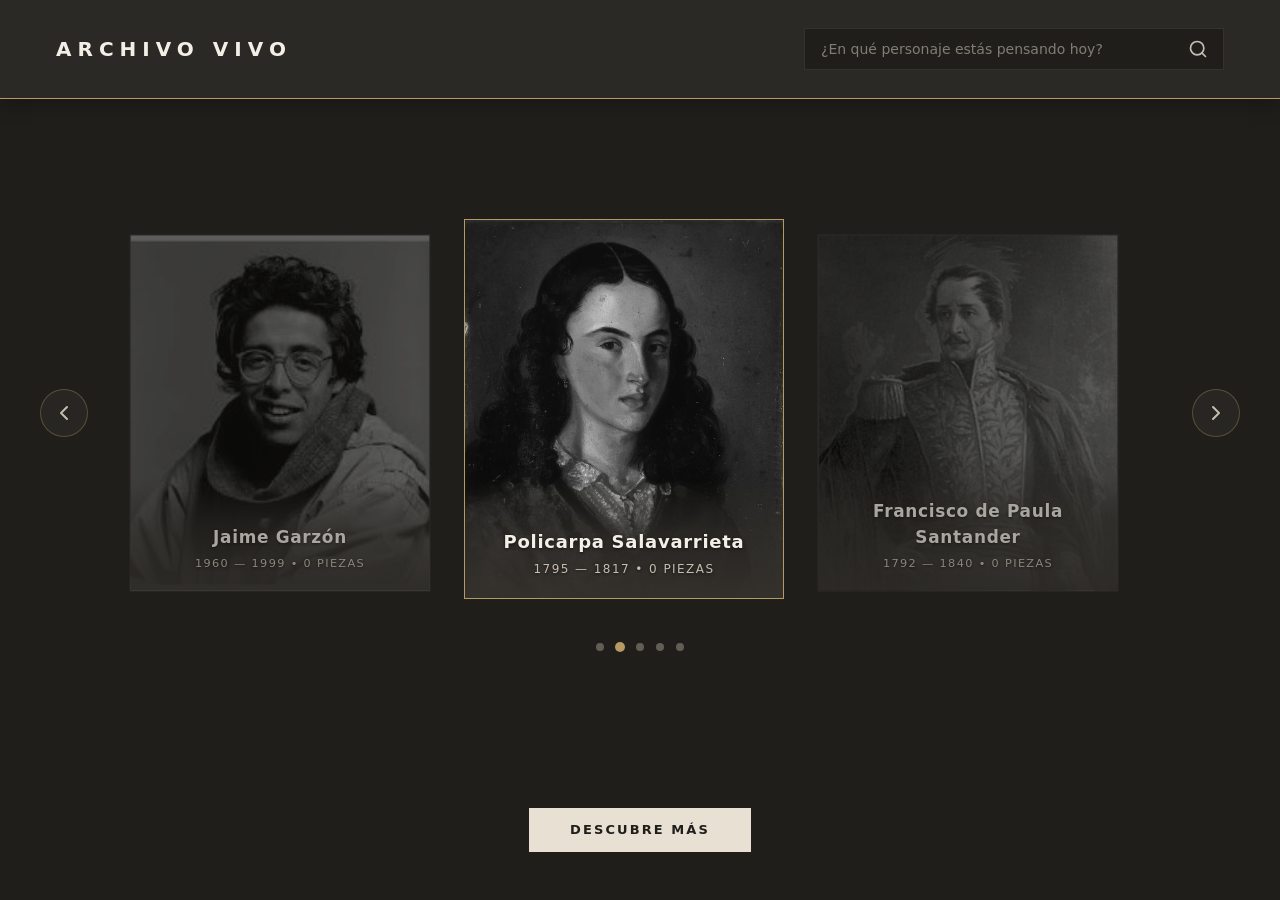
==== index.html @ 2fda8425 "Cargar trabajo previo Subir archivos ya creados" ====
<!DOCTYPE html>
<html lang="es">
<head>
  <meta charset="UTF-8">
  <meta name="viewport" content="width=device-width, initial-scale=1.0">
  <title>Archivo Vivo - Memoria Histórica</title>
  <!-- Estilos principales -->
  <link rel="stylesheet" href="css/style.css">
  <style>
    /* Separación y distribución segura entre bloques */
    * {
      box-sizing: border-box;
    }

    .header,
    .main-content,
    .footer {
      width: 100%;
      margin-bottom: 2rem;
    }

    .main-content {
      padding: 2rem 1rem;
    }

    .carousel {
      display: flex;
      align-items: center;
      gap: 1rem;
      width: 100%;
    }

    .carousel-track {
      display: flex;
      gap: 1.5rem;
      flex: 1;
      min-width: 0;
      overflow-x: auto;
      padding: 1rem;
      scroll-behavior: smooth;
    }

    .card {
      flex: 0 0 min(80vw, 320px);
      margin: 0;
    }

    .card-media {
      overflow: hidden;
    }

    .carousel-dots {
      display: flex;
      justify-content: center;
      gap: 0.75rem;
      margin: 1.5rem 0 2rem;
    }

    .footer {
      padding: 1rem;
      text-align: center;
    }

    @media (max-width: 600px) {
      .header {
        gap: 1rem;
        padding: 1rem;
      }

      .carousel {
        gap: 0.5rem;
      }

      .carousel-track {
        gap: 1rem;
        padding: 0.75rem;
      }
    }
  </style>
</head>
<body>

  <!-- Encabezado: Logo y Barra de Búsqueda -->
  <header class="header">
    <div class="logo">
      <h1>ARCHIVO VIVO</h1>
    </div>

    <form class="search-bar" role="search">
      <input 
        type="search" 
        class="search-input" 
        placeholder="¿En qué personaje estás pensando hoy?" 
        aria-label="Buscar personaje histórico"
      >
      <button type="submit" class="search-btn" aria-label="Buscar">
        <svg class="search-icon" xmlns="http://www.w3.org/2000/svg" viewBox="0 0 24 24" width="20" height="20" fill="none" stroke="currentColor" stroke-width="2" stroke-linecap="round" stroke-linejoin="round">
          <circle cx="11" cy="11" r="8"></circle>
          <line x1="21" y1="21" x2="16.65" y2="16.65"></line>
        </svg>
      </button>
    </form>
  </header>

  <!-- Contenido Principal: Carrusel de Personajes -->
  <main class="main-content">
    <section class="carousel-section" aria-label="Carrusel de Personajes Históricos">
      
      <!-- Contenedor del Carrusel -->
      <div class="carousel">
        <!-- Botón Navegación Izquierda -->
        <button class="carousel-btn prev-btn" aria-label="Personaje anterior">
          <svg xmlns="http://www.w3.org/2000/svg" viewBox="0 0 24 24" width="24" height="24" fill="none" stroke="currentColor" stroke-width="2" stroke-linecap="round" stroke-linejoin="round">
            <polyline points="15 18 9 12 15 6"></polyline>
          </svg>
        </button>

        <!-- Pista de Tarjetas -->
        <div class="carousel-track">
          
          <!-- Tarjeta 1: Jaime Garzón -->
          <article class="card">
            <div class="card-media">
              <img src="assets/img/jaime-garzon.jpg" alt="Retrato de Jaime Garzón" class="card-img">
              <div class="card-info">
                <h2 class="card-title">Jaime Garzón</h2>
                <p class="card-meta">1960 — 1999 • 0 PIEZAS</p>
              </div>
            </div>
          </article>

          <!-- Tarjeta 2: Policarpa Salavarrieta (Destacada / Activa) -->
          <article class="card active highlight">
            <div class="card-media">
              <img src="assets/img/policarpa.jpg" alt="Retrato de Policarpa Salavarrieta" class="card-img">
              <div class="card-info">
                <h2 class="card-title">Policarpa Salavarrieta</h2>
                <p class="card-meta">1795 — 1817 • 0 PIEZAS</p>
              </div>
            </div>
          </article>

          <!-- Tarjeta 3: Francisco de Paula Santander -->
          <article class="card">
            <div class="card-media">
              <img src="assets/img/santander.jpg" alt="Retrato de Francisco de Paula Santander" class="card-img">
              <div class="card-info">
                <h2 class="card-title">Francisco de Paula Santander</h2>
                <p class="card-meta">1792 — 1840 • 0 PIEZAS</p>
              </div>
            </div>
          </article>

          <!-- Tarjeta 4: José Antonio Galán -->
          <article class="card" data-id="galan">
            <div class="card-media">
              <img src="assets/img/galan.jpg" alt="Retrato de Luis Carlos Galán" class="card-img">
              <div class="card-info">
                <h2 class="card-title">Luis Carlos Galán</h2>
                <p class="card-meta">1943 — 1989 • 0 PIEZAS</p>
              </div>
            </div>
          </article>

          <!-- Tarjeta 5: Jorge Eliécer Gaitán -->
          <article class="card" data-id="gaitan">
            <div class="card-media">
              <img src="assets/img/gaitan.jpg" alt="Retrato de Jorge Eliécer Gaitán" class="card-img">
              <div class="card-info">
                <h2 class="card-title">Jorge Eliécer Gaitán</h2>
                <p class="card-meta">1898 — 1948 • 0 PIEZAS</p>
              </div>
            </div>
          </article>

        </div>

        <!-- Botón Navegación Derecha -->
        <button class="carousel-btn next-btn" aria-label="Siguiente personaje">
          <svg xmlns="http://www.w3.org/2000/svg" viewBox="0 0 24 24" width="24" height="24" fill="none" stroke="currentColor" stroke-width="2" stroke-linecap="round" stroke-linejoin="round">
            <polyline points="9 18 15 12 9 6"></polyline>
          </svg>
        </button>
      </div>

      <!-- Indicadores de Paginación -->
      <div class="carousel-dots" role="tablist" aria-label="Paginación de personajes">
        <button class="dot" role="tab" aria-label="Ir a Jaime Garzón" aria-selected="false"></button>
        <button class="dot active" role="tab" aria-label="Ir a Policarpa Salavarrieta" aria-selected="true"></button>
        <button class="dot" role="tab" aria-label="Ir a Francisco de Paula Santander" aria-selected="false"></button>
        <button class="dot" role="tab" aria-label="Ir a José Antonio Galán" aria-selected="false"></button>
        <button class="dot" role="tab" aria-label="Ir a Jorge Eliécer Gaitán" aria-selected="false"></button>
      </div>

    </section>
  </main>

  <!-- Pie de Página: Botón de Acción -->
  <footer class="footer">
    <button type="button" class="discover-btn" onclick="window.location.href='catalogo.html'">DESCUBRE MÁS</button>
  </footer>

  <!-- Lógica de Interacción -->
  <script src="js/script.js"></script>
</body>
</html>
---- css/style.css ----
/* ==========================================================================
   VARIABLES GLOBALES
   ========================================================================== */

:root {
  --bg-primary: #1F1E1B;
  --header-bg: #2B2925;
  --header-border: #B59A63;

  --text-primary: #F3EFE7;
  --text-secondary: #C5BDAF;
  --text-muted: #8A8275;

  --card-bg: #35322D;
  --search-bg: #1F1E1B;
  --search-border: #35322D;

  --accent-gold: #B59A63;

  --btn-bg: #E8E0D2;
  --btn-text: #1F1E1B;

  --font-family: 'Inter', system-ui, -apple-system,
    BlinkMacSystemFont, 'Segoe UI', Roboto, Oxygen,
    Ubuntu, Cantarell, sans-serif;

  --transition-fast: 0.2s ease;
  --transition-normal: 0.35s ease;

  --card-width: 270px;
  --card-height: 380px;
}


/* ==========================================================================
   RESET
   ========================================================================== */

*,
*::before,
*::after {
  box-sizing: border-box;
  margin: 0;
  padding: 0;
}

html {
  scroll-behavior: smooth;
}

body {
  min-height: 100vh;

  display: flex;
  flex-direction: column;

  background: var(--bg-primary);
  color: var(--text-primary);

  font-family: var(--font-family);
  line-height: 1.5;

  overflow-x: hidden;

  -webkit-font-smoothing: antialiased;
}


/* ==========================================================================
   HEADER
   ========================================================================== */

.header {
  width: 100%;

  display: flex;
  align-items: center;
  justify-content: space-between;

  padding: 1.75rem 3.5rem;

  background: var(--header-bg);

  border-bottom: 1px solid var(--header-border);

  box-shadow: 0 4px 20px rgba(0, 0, 0, 0.3);

  position: relative;
  z-index: 10;
}

.logo h1 {
  color: var(--text-primary);

  font-size: 1.25rem;
  font-weight: 700;

  letter-spacing: 0.3em;
  text-transform: uppercase;

  user-select: none;
}

.logo-link {
  color: inherit;
  text-decoration: none;
}


/* ==========================================================================
   BUSCADOR
   ========================================================================== */

.search-bar {
  position: relative;

  width: 100%;
  max-width: 420px;

  display: flex;
  align-items: center;
}

.search-input {
  width: 100%;

  padding: 0.75rem 2.75rem 0.75rem 1rem;

  background: var(--search-bg);
  color: var(--text-secondary);

  border: 1px solid var(--search-border);
  border-radius: 0;

  font-family: inherit;
  font-size: 0.875rem;

  outline: none;

  transition:
    border-color var(--transition-fast),
    background-color var(--transition-fast);
}

.search-input::placeholder {
  color: rgba(197, 189, 175, 0.6);
}

.search-input:focus {
  border-color: var(--accent-gold);
}

.search-btn {
  position: absolute;
  right: 0.75rem;

  display: flex;
  align-items: center;
  justify-content: center;

  background: transparent;
  border: none;

  color: var(--text-secondary);

  cursor: pointer;

  padding: 0.25rem;

  transition:
    color var(--transition-fast),
    transform var(--transition-fast);
}

.search-btn:hover {
  color: var(--accent-gold);
  transform: scale(1.08);
}


/* ==========================================================================
   CONTENIDO PRINCIPAL
   ========================================================================== */

.main-content {
  flex: 1;

  width: 100%;

  display: flex;
  flex-direction: column;
  justify-content: center;
  align-items: center;

  padding: 2.5rem 1.5rem;
}


/* ==========================================================================
   CARRUSEL
   ========================================================================== */

.carousel-section {
  width: 100%;
  max-width: 1200px;

  display: flex;
  flex-direction: column;
  align-items: center;
}

.carousel {
  width: 100%;

  display: flex;
  align-items: center;
  justify-content: center;

  gap: 2rem;
}


/* ==========================================================================
   BOTONES
   ========================================================================== */

.carousel-btn {
  width: 48px;
  height: 48px;

  flex: 0 0 48px;

  display: flex;
  align-items: center;
  justify-content: center;

  border-radius: 50%;

  background: rgba(43, 41, 37, 0.85);

  border: 1px solid rgba(181, 154, 99, 0.35);

  color: var(--text-secondary);

  cursor: pointer;

  backdrop-filter: blur(8px);

  transition:
    background-color var(--transition-fast),
    border-color var(--transition-fast),
    color var(--transition-fast),
    transform var(--transition-fast);
}

.carousel-btn:hover {
  background: rgba(53, 50, 45, 0.95);

  border-color: var(--accent-gold);

  color: var(--text-primary);

  transform: scale(1.06);
}

.carousel-btn:active {
  transform: scale(0.96);
}


/* ==========================================================================
   PISTA DEL CARRUSEL
   ========================================================================== */

/*
   IMPORTANTE:

   La pista ahora funciona como una ventana.

   El movimiento debe realizarlo JavaScript mediante transform:
   translateX(...)

   Así las tarjetas pueden desplazarse de izquierda a derecha
   de manera continua y suave.
*/

.carousel-track {
  width: calc((var(--card-width) * 3) + 4.5rem);

  max-width: 100%;

  display: flex;
  align-items: center;

  gap: 2.25rem;

  overflow: hidden;

  position: relative;

  flex-shrink: 0;
}


/*
   Contenedor interno opcional si el JS lo utiliza.
*/

.carousel-track-inner {
  display: flex;
  align-items: center;

  gap: 2.25rem;

  will-change: transform;

  transition: transform 0.45s cubic-bezier(0.22, 0.61, 0.36, 1);
}


/* ==========================================================================
   TARJETAS
   ========================================================================== */

.card {
  width: var(--card-width);
  height: var(--card-height);

  flex: 0 0 var(--card-width);

  display: flex;
  flex-direction: column;

  background: transparent;

  cursor: pointer;

  opacity: 0.65;

  transform: scale(0.94);

  transition:
    transform 0.45s cubic-bezier(0.22, 0.61, 0.36, 1),
    opacity 0.45s ease,
    filter 0.45s ease;
}


/*
   Tarjeta anterior
*/

.carousel-track .card.prev {
  opacity: 0.65;
  transform: scale(0.94);
}


/*
   Tarjeta central
*/

.carousel-track .card.active {
  opacity: 1;

  transform:
    translateY(-4px)
    scale(1);

  z-index: 2;
}


/*
   Tarjeta siguiente
*/

.carousel-track .card.next {
  opacity: 0.65;
  transform: scale(0.94);
}


/*
   Tarjetas que no están visibles.

   Se mantienen en el DOM para que el JS pueda hacer
   el desplazamiento infinito sin destruir las tarjetas.
*/

.carousel-track .card:not(.prev):not(.active):not(.next) {
  display: none;
}


/* ==========================================================================
   IMAGEN
   ========================================================================== */

.card-media {
  width: 100%;
  height: var(--card-height);

  position: relative;

  overflow: hidden;

  background: var(--card-bg);

  border: 1px solid transparent;

  transition:
    border-color var(--transition-normal),
    transform var(--transition-normal);
}

.card-img {
  width: 100%;
  height: 100%;

  display: block;

  object-fit: cover;
  object-position: center top;

  filter: grayscale(100%) brightness(0.5);

  transition:
    filter 0.45s ease,
    transform 0.45s ease;
}


/* Tarjeta activa */

.carousel-track .card.active .card-img {
  filter: grayscale(100%) brightness(0.95);
}

.carousel-track .card.active .card-media {
  border-color: var(--accent-gold);
}


/* Hover */

.card:hover .card-img {
  transform: scale(1.03);
}

.card:not(.active):hover .card-img {
  filter: grayscale(100%) brightness(0.7);
}


/* ==========================================================================
   INFORMACIÓN
   ========================================================================== */

.card-info {
  position: absolute;

  bottom: 0;
  left: 0;

  width: 100%;

  padding: 3rem 1.25rem 1.25rem;

  text-align: center;

  background:
    linear-gradient(
      to top,
      rgba(53, 50, 45, 0.95) 0%,
      rgba(53, 50, 45, 0.65) 55%,
      transparent 100%
    );

  z-index: 2;

  pointer-events: none;
}

.card-title {
  margin-bottom: 0.35rem;

  color: var(--text-primary);

  font-size: 1.125rem;
  font-weight: 600;

  letter-spacing: 0.04em;

  text-shadow: 0 1px 3px rgba(0, 0, 0, 0.6);
}

.card-meta {
  color: var(--text-secondary);

  font-size: 0.75rem;
  font-weight: 500;

  letter-spacing: 0.12em;

  text-transform: uppercase;

  text-shadow: 0 1px 3px rgba(0, 0, 0, 0.6);
}


/* ==========================================================================
   DOTS
   ========================================================================== */

.carousel-dots {
  display: flex;
  align-items: center;
  justify-content: center;

  gap: 0.75rem;

  margin-top: 2.5rem;
}

.dot {
  width: 8px;
  height: 8px;

  padding: 0;

  border: none;
  border-radius: 50%;

  background: var(--text-secondary);

  opacity: 0.4;

  cursor: pointer;

  transition:
    background-color var(--transition-fast),
    opacity var(--transition-fast),
    transform var(--transition-fast);
}

.dot:hover {
  opacity: 0.85;
}

.dot.active {
  background: var(--accent-gold);

  opacity: 1;

  transform: scale(1.25);
}


/* ==========================================================================
   FOOTER
   ========================================================================== */

.footer {
  width: 100%;

  display: flex;
  justify-content: center;
  align-items: center;

  padding: 2rem 1.5rem 2.5rem;
}

.discover-btn {
  display: inline-block;

  padding: 0.85rem 2.5rem;

  background: var(--btn-bg);
  color: var(--btn-text);

  border: 1px solid var(--btn-bg);
  border-radius: 0;

  font-family: inherit;

  font-size: 0.8125rem;
  font-weight: 600;

  letter-spacing: 0.16em;

  text-transform: uppercase;

  cursor: pointer;

  transition:
    background-color var(--transition-normal),
    color var(--transition-normal),
    border-color var(--transition-normal),
    transform var(--transition-normal);
}

.discover-btn:hover {
  background: transparent;

  border-color: var(--accent-gold);

  color: var(--text-primary);

  transform: translateY(-2px);
}


/* ==========================================================================
   CATÁLOGO
   ========================================================================== */

.catalog-main {
  width: 100%;
  max-width: 1200px;

  margin: 0 auto;

  padding: 2.5rem 2rem 4rem;

  flex: 1;

  display: flex;
  flex-direction: column;
  align-items: center;
}


/* ==========================================================================
   BOTÓN VOLVER
   ========================================================================== */

.catalog-top-nav {
  width: 100%;

  display: flex;
  justify-content: flex-start;

  margin-bottom: 2rem;
}

.back-btn {
  display: inline-flex;
  align-items: center;

  gap: 0.55rem;

  padding: 0.55rem 1.15rem;

  background: var(--header-bg);

  color: var(--text-primary);

  border: 1px solid rgba(181, 154, 99, 0.4);

  border-radius: 0;

  font-size: 0.75rem;
  font-weight: 600;

  letter-spacing: 0.1em;

  text-transform: uppercase;

  text-decoration: none;

  cursor: pointer;

  transition:
    background-color var(--transition-fast),
    border-color var(--transition-fast),
    color var(--transition-fast),
    transform var(--transition-fast);
}

.back-btn:hover {
  background: rgba(181, 154, 99, 0.15);

  border-color: var(--accent-gold);

  transform: translateX(-3px);
}

.back-icon {
  color: var(--accent-gold);
}


/* ==========================================================================
   FILTROS
   ========================================================================== */

.catalog-filters {
  width: 100%;

  display: flex;
  flex-wrap: wrap;

  justify-content: center;

  gap: 0.85rem;

  margin-bottom: 3.5rem;
}

.filter-btn {
  padding: 0.65rem 1.5rem;

  background: var(--header-bg);

  color: var(--text-secondary);

  border: 1px solid rgba(181, 154, 99, 0.35);

  border-radius: 0;

  font-family: inherit;

  font-size: 0.8125rem;
  font-weight: 500;

  letter-spacing: 0.08em;

  text-transform: uppercase;

  cursor: pointer;

  transition:
    background-color var(--transition-fast),
    border-color var(--transition-fast),
    color var(--transition-fast),
    transform var(--transition-fast);
}

.filter-btn:hover {
  border-color: var(--accent-gold);

  color: var(--text-primary);

  background: rgba(53, 50, 45, 0.9);

  transform: translateY(-1px);
}

.filter-btn.active {
  background: var(--accent-gold);

  color: var(--btn-text);

  border-color: var(--accent-gold);

  font-weight: 600;
}


/* ==========================================================================
   CONTENIDO CATÁLOGO
   ========================================================================== */

.catalog-content {
  width: 100%;

  display: flex;
  flex-direction: column;

  gap: 4rem;
}

.catalog-section {
  width: 100%;
}


/* ==========================================================================
   CABECERAS DE SECCIÓN
   ========================================================================== */

.section-header {
  width: 100%;

  display: flex;
  align-items: center;

  gap: 1.5rem;

  margin-bottom: 2rem;
}

.section-title {
  color: var(--text-primary);

  font-size: 1.15rem;
  font-weight: 600;

  letter-spacing: 0.08em;

  text-transform: uppercase;

  white-space: nowrap;
}

.section-line {
  flex: 1;

  height: 1px;

  background:
    linear-gradient(
      90deg,
      var(--accent-gold),
      rgba(181, 154, 99, 0.1)
    );
}


/* ==========================================================================
   GRID DEL CATÁLOGO
   ========================================================================== */

.cards-grid {
  width: 100%;

  display: flex;
  flex-wrap: wrap;

  justify-content: center;
  align-items: flex-start;

  gap: 2.25rem;
}

.cards-grid .card {
  width: var(--card-width);
  height: var(--card-height);

  flex: 0 0 var(--card-width);

  opacity: 1;

  transform: none;

  display: flex;
}

.cards-grid .card .card-img {
  filter: grayscale(100%) brightness(0.65);
}

.cards-grid .card:hover {
  transform: translateY(-4px);
}

.cards-grid .card:hover .card-media {
  border-color: var(--accent-gold);
}

.cards-grid .card:hover .card-img {
  filter: grayscale(100%) brightness(0.95);
}


/* ==========================================================================
   FOOTER CATÁLOGO
   ========================================================================== */

.catalog-footer {
  border-top: 1px solid rgba(181, 154, 99, 0.15);
}

.footer-text {
  color: var(--text-muted);

  font-size: 0.75rem;

  letter-spacing: 0.14em;

  text-transform: uppercase;

  text-align: center;
}


/* ==========================================================================
   FICHA DEL PERSONAJE
   ========================================================================== */

.character-main {
  width: 100%;
  max-width: 1200px;

  margin: 0 auto;

  padding: 2.5rem 2rem 4rem;

  flex: 1;

  display: flex;
  flex-direction: column;

  gap: 3.5rem;
}

.character-nav-bar {
  width: 100%;

  display: flex;

  justify-content: space-between;
  align-items: center;

  flex-wrap: wrap;

  gap: 1.25rem;
}

.media-filters {
  display: flex;

  gap: 0.5rem;

  flex-wrap: wrap;
}

.media-filter-btn {
  padding: 0.55rem 1.35rem;

  background: var(--header-bg);

  color: var(--text-secondary);

  border: 1px solid rgba(181, 154, 99, 0.35);

  border-radius: 0;

  font-family: inherit;

  font-size: 0.75rem;
  font-weight: 600;

  letter-spacing: 0.14em;

  text-transform: uppercase;

  cursor: pointer;
}

.media-filter-btn.active {
  background: var(--btn-bg);

  color: var(--btn-text);

  border-color: var(--btn-bg);
}


/* ==========================================================================
   HERO PERSONAJE
   ========================================================================== */

.character-hero {
  width: 100%;

  display: grid;

  grid-template-columns: 340px 1fr;

  gap: 3.5rem;

  align-items: start;
}

.character-portrait-wrapper {
  width: 100%;
  max-width: 340px;
}

.character-portrait-frame {
  width: 100%;
  height: 460px;

  overflow: hidden;

  border: 1px solid var(--accent-gold);

  background: var(--card-bg);

  box-shadow: 0 4px 20px rgba(0, 0, 0, 0.4);
}

.character-portrait-img {
  width: 100%;
  height: 100%;

  display: block;

  object-fit: cover;
  object-position: center top;

  filter: grayscale(100%) brightness(0.95);

  transition: transform var(--transition-normal);
}

.character-portrait-frame:hover .character-portrait-img {
  transform: scale(1.02);
}

.character-portrait-frame {
  overflow: hidden;
  background: var(--card-bg);
  box-shadow: 0 12px 28px rgba(0, 0, 0, 0.24);
  transition: box-shadow var(--transition-normal), transform var(--transition-normal);
}

.character-portrait-frame:hover {
  box-shadow: 0 16px 34px rgba(0, 0, 0, 0.34);
  transform: translateY(-2px);
}

.character-details {
  display: flex;
  flex-direction: column;

  gap: 1.25rem;
}

.character-name {
  color: var(--text-primary);

  font-size: 2.25rem;
  font-weight: 700;

  letter-spacing: 0.12em;

  text-transform: uppercase;

  line-height: 1.15;
}

.character-lifespan {
  color: var(--accent-gold);

  font-size: 1.05rem;
  font-weight: 500;

  letter-spacing: 0.16em;

  text-transform: uppercase;
}

.character-bio {
  max-width: 720px;

  color: #D6CFBE;

  font-size: 0.975rem;

  line-height: 1.75;
}

.character-wiki-link {
  width: fit-content;

  display: inline-flex;
  align-items: center;

  gap: 0.45rem;

  margin-top: 0.25rem;

  color: var(--text-primary);

  font-size: 0.8125rem;
  font-weight: 600;

  letter-spacing: 0.14em;

  text-transform: uppercase;

  text-decoration: none;

  border-bottom: 1px solid rgba(243, 239, 231, 0.4);

  padding-bottom: 0.25rem;

  transition: color var(--transition-fast), border-color var(--transition-fast);
}

.character-wiki-link:hover,
.character-wiki-link:focus-visible {
  color: var(--accent-gold);
  border-bottom-color: var(--accent-gold);
}

.character-wiki-link:focus-visible {
  outline: 2px solid var(--accent-gold);
  outline-offset: 0.35rem;
}


/* ==========================================================================
   ARCHIVO
   ========================================================================== */

.character-archive-section {
  width: 100%;

  margin-top: 1rem;
}

.empty-archive-state {
  width: 100%;

  padding: 4.5rem 2rem;

  border: 1px dashed rgba(181, 154, 99, 0.3);

  background: rgba(43, 41, 37, 0.4);

  text-align: center;

  display: flex;

  justify-content: center;
  align-items: center;
}

.empty-archive-msg {
  color: var(--text-secondary);

  font-size: 0.875rem;
  font-weight: 600;

  letter-spacing: 0.24em;

  text-transform: uppercase;

  line-height: 1.6;
}


/* ==========================================================================
   RESPONSIVE
   ========================================================================== */

@media (max-width: 1024px) {

  :root {
    --card-width: 230px;
    --card-height: 340px;
  }

  .header {
    padding: 1.5rem 2rem;
  }

  .carousel {
    gap: 1rem;
  }

  .carousel-track {
    gap: 1.25rem;
  }

  .character-hero {
    grid-template-columns: 290px 1fr;

    gap: 2.5rem;
  }

  .character-portrait-frame {
    height: 400px;
  }
}


@media (max-width: 768px) {

  .header {
    flex-direction: column;

    gap: 1.25rem;

    padding: 1.5rem 1rem;

    text-align: center;

    border-radius: 2px;

    box-shadow: inset 0 0 0 1px rgba(243, 239, 231, 0.025);
  }

  .logo h1 {
    letter-spacing: 0.22em;
  }

  .search-bar {
    max-width: 100%;
  }


  /* ------------------------------------------------------------------------
     CARRUSEL MÓVIL
     ------------------------------------------------------------------------ */

  .carousel {
    gap: 0.5rem;
  }

  .carousel-track {
    width: var(--card-width);

    padding: 1rem 0;

    overflow: hidden;
  }

  .carousel-track .card.prev,
  .carousel-track .card.next {
    display: none;
  }

  .carousel-track .card.active {
    display: flex;
  }

  .carousel-btn {
    display: none;
  }


  /* ------------------------------------------------------------------------
     CATÁLOGO MÓVIL
     ------------------------------------------------------------------------ */

  .catalog-main {
    padding: 2rem 1rem 3rem;
  }

  .catalog-filters {
    gap: 0.5rem;

    margin-bottom: 2.5rem;
  }

  .filter-btn {
    font-size: 0.7rem;

    padding: 0.6rem 0.9rem;
  }

  .section-header {
    gap: 0.75rem;
  }

  .section-title {
    font-size: 0.9rem;

    white-space: normal;
  }

  .cards-grid {
    justify-content: center;
  }

  .cards-grid .card {
    width: var(--card-width);

    flex-basis: var(--card-width);
  }


  /* ------------------------------------------------------------------------
     FICHA
     ------------------------------------------------------------------------ */

  .character-hero {
    grid-template-columns: 1fr;

    gap: 2.25rem;

    justify-items: center;

    text-align: center;
  }

  .character-portrait-wrapper {
    max-width: 280px;
  }

  .character-portrait-frame {
    height: 380px;
  }

  .character-details {
    align-items: center;
  }

  .character-name {
    font-size: 1.75rem;

    letter-spacing: 0.1em;
  }

  .character-nav-bar {
    flex-direction: column;

    align-items: stretch;
  }

  .media-filters {
    justify-content: center;
  }
}
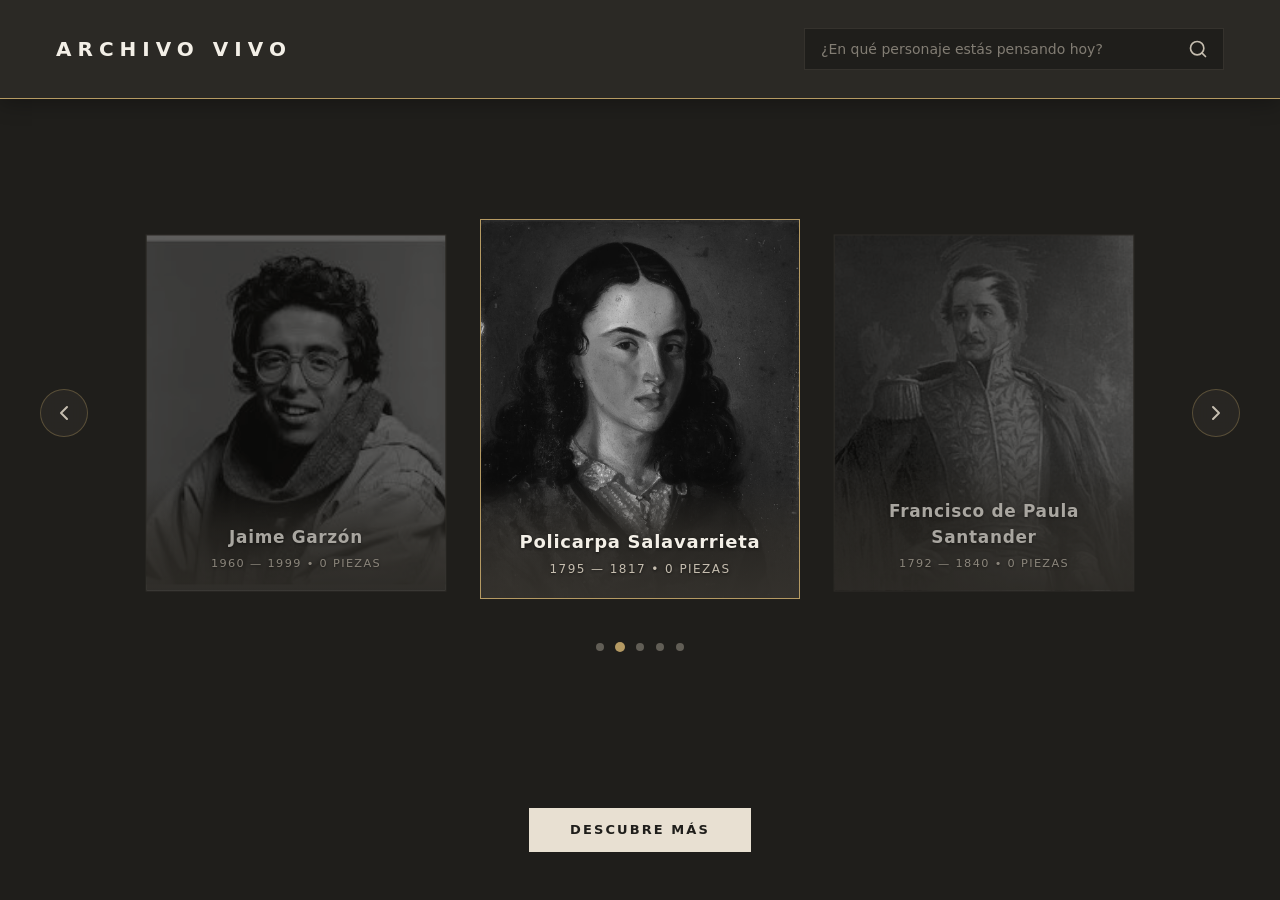
==== commit d6a3f554: "Correcciones visuales y de interacción en el carrusel Se elimina la barra de scroll horizontal en in" ====
--- a/index.html
+++ b/index.html
@@ -35,7 +35,7 @@
       gap: 1.5rem;
       flex: 1;
       min-width: 0;
-      overflow-x: auto;
+      overflow: hidden;
       padding: 1rem;
       scroll-behavior: smooth;
     }
--- a/css/style.css
+++ b/css/style.css
@@ -286,21 +286,15 @@
 
 .carousel-track {
   width: calc((var(--card-width) * 3) + 4.5rem);
-
   max-width: 100%;
-
-  display: flex;
-  align-items: center;
-
+  display: flex;
+  align-items: center;
+  justify-content: center; /* <--- LÍNEA AGREGADA */
   gap: 2.25rem;
-
   overflow: hidden;
-
   position: relative;
-
   flex-shrink: 0;
 }
-
 
 /*
    Contenedor interno opcional si el JS lo utiliza.
@@ -346,40 +340,29 @@
 }
 
 
-/*
-   Tarjeta anterior
-*/
-
+/* Tarjeta anterior */
 .carousel-track .card.prev {
   opacity: 0.65;
   transform: scale(0.94);
-}
-
-
-/*
-   Tarjeta central
-*/
-
+  order: 1; /* Forzamos a que siempre se dibuje a la izquierda */
+}
+
+/* Tarjeta central */
 .carousel-track .card.active {
   opacity: 1;
-
   transform:
     translateY(-4px)
     scale(1);
-
   z-index: 2;
-}
-
-
-/*
-   Tarjeta siguiente
-*/
-
+  order: 2; /* Forzamos a que siempre se dibuje en el centro */
+}
+
+/* Tarjeta siguiente */
 .carousel-track .card.next {
   opacity: 0.65;
   transform: scale(0.94);
-}
-
+  order: 3; /* Forzamos a que siempre se dibuje a la derecha */
+}
 
 /*
    Tarjetas que no están visibles.
@@ -1230,7 +1213,15 @@
   }
 
   .carousel-btn {
-    display: none;
+    display: flex;
+    width: 36px;
+    height: 36px;
+    flex: 0 0 36px;
+  }
+
+  .carousel-btn svg {
+    width: 18px;
+    height: 18px;
   }
 
 
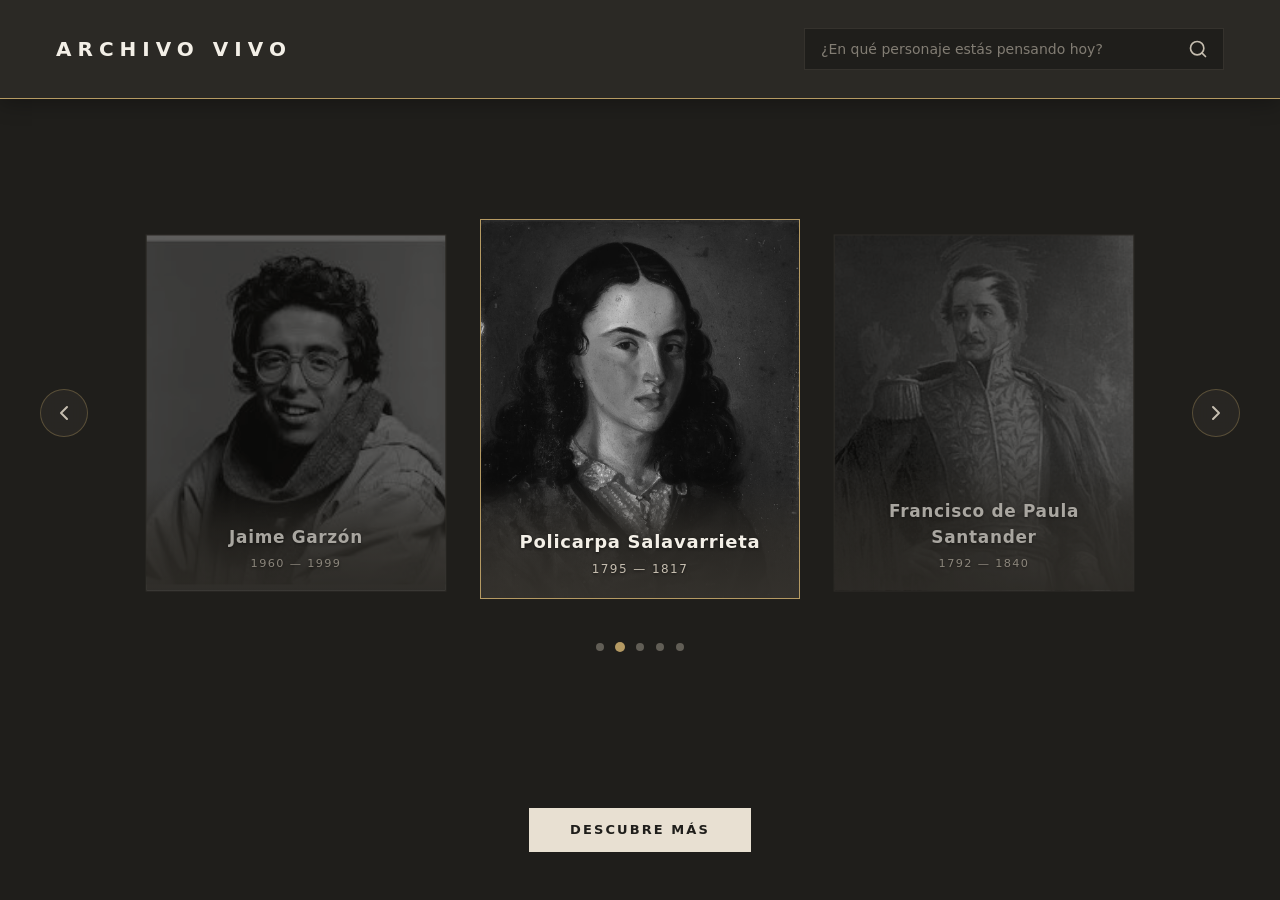
==== commit 5d94bb92: "Limpieza de metadata en tarjetas y soporte para piezas dinámicas Se removió el texto fijo de 0 pieza" ====
--- a/index.html
+++ b/index.html
@@ -124,7 +124,7 @@
               <img src="assets/img/jaime-garzon.jpg" alt="Retrato de Jaime Garzón" class="card-img">
               <div class="card-info">
                 <h2 class="card-title">Jaime Garzón</h2>
-                <p class="card-meta">1960 — 1999 • 0 PIEZAS</p>
+                <p class="card-meta">1960 — 1999</p>
               </div>
             </div>
           </article>
@@ -135,7 +135,7 @@
               <img src="assets/img/policarpa.jpg" alt="Retrato de Policarpa Salavarrieta" class="card-img">
               <div class="card-info">
                 <h2 class="card-title">Policarpa Salavarrieta</h2>
-                <p class="card-meta">1795 — 1817 • 0 PIEZAS</p>
+                <p class="card-meta">1795 — 1817</p>
               </div>
             </div>
           </article>
@@ -146,7 +146,7 @@
               <img src="assets/img/santander.jpg" alt="Retrato de Francisco de Paula Santander" class="card-img">
               <div class="card-info">
                 <h2 class="card-title">Francisco de Paula Santander</h2>
-                <p class="card-meta">1792 — 1840 • 0 PIEZAS</p>
+                <p class="card-meta">1792 — 1840</p>
               </div>
             </div>
           </article>
@@ -157,7 +157,7 @@
               <img src="assets/img/galan.jpg" alt="Retrato de Luis Carlos Galán" class="card-img">
               <div class="card-info">
                 <h2 class="card-title">Luis Carlos Galán</h2>
-                <p class="card-meta">1943 — 1989 • 0 PIEZAS</p>
+                <p class="card-meta">1943 — 1989</p>
               </div>
             </div>
           </article>
@@ -168,7 +168,7 @@
               <img src="assets/img/gaitan.jpg" alt="Retrato de Jorge Eliécer Gaitán" class="card-img">
               <div class="card-info">
                 <h2 class="card-title">Jorge Eliécer Gaitán</h2>
-                <p class="card-meta">1898 — 1948 • 0 PIEZAS</p>
+                <p class="card-meta">1898 — 1948</p>
               </div>
             </div>
           </article>
